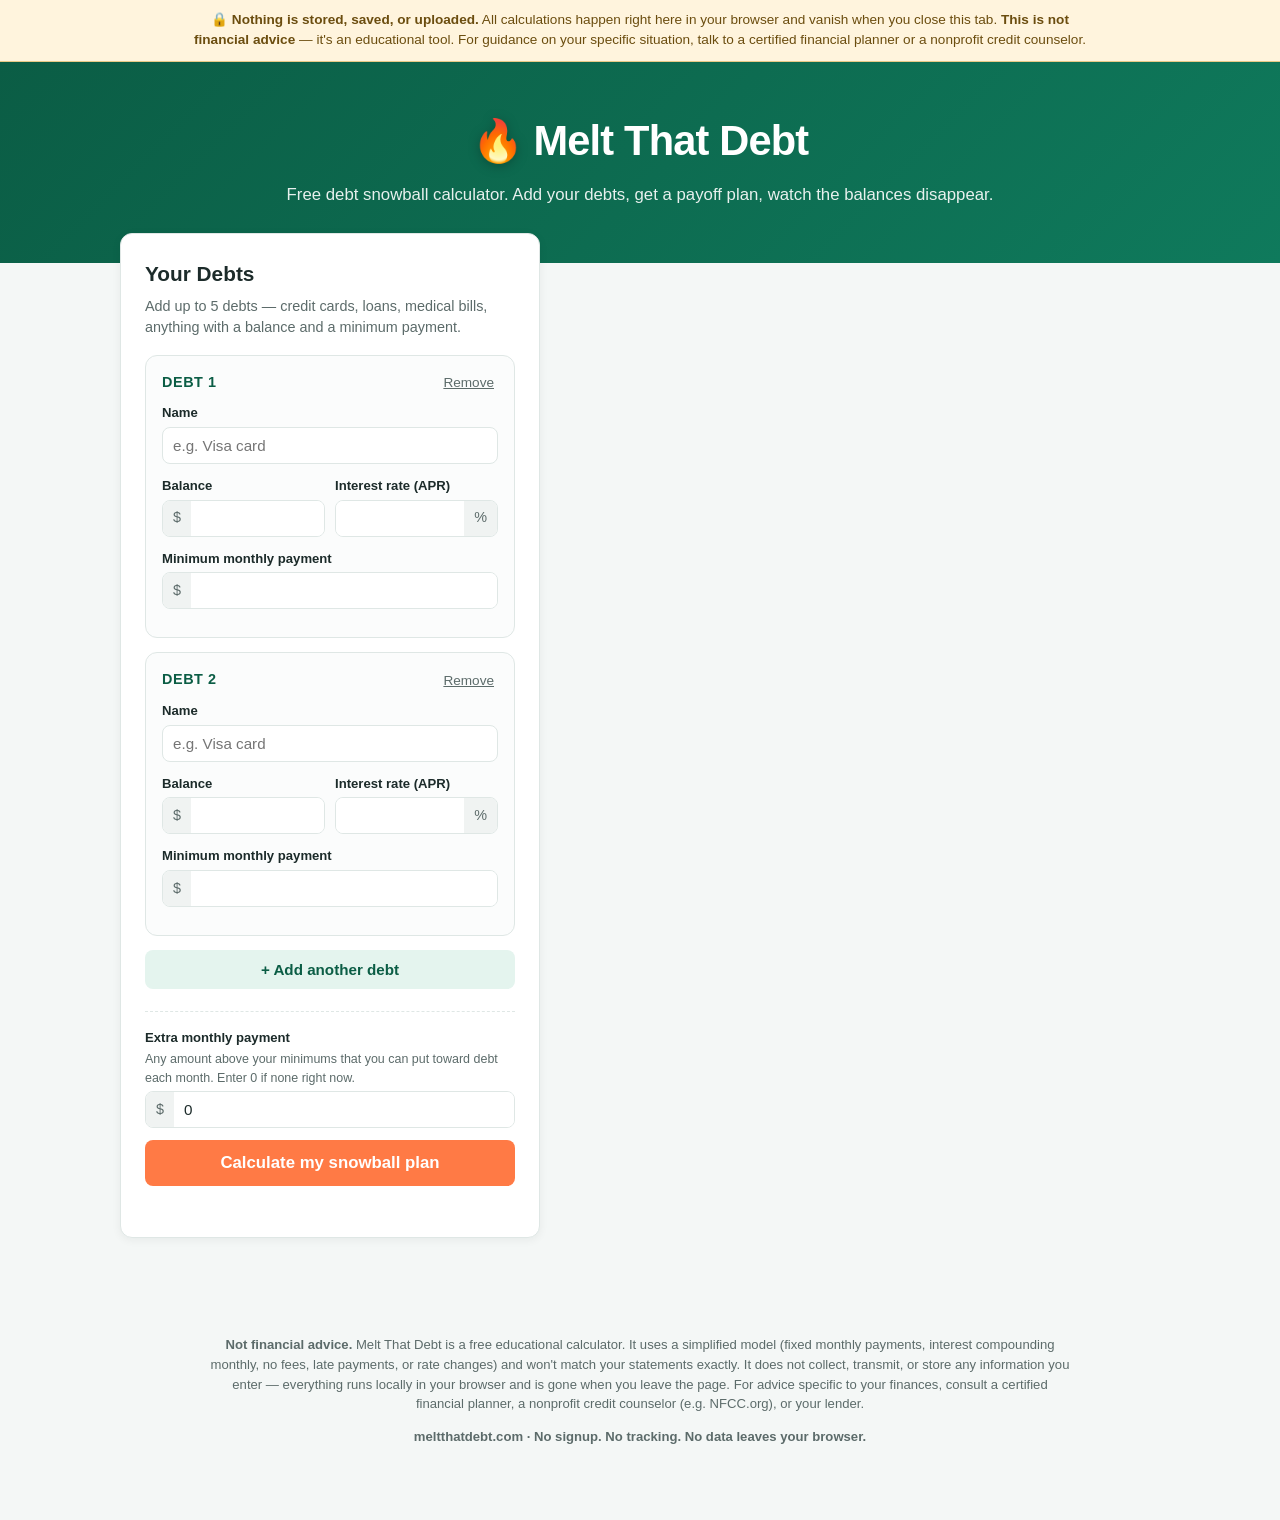
==== meltthatdebt/index.html @ a3068e7e "Add Melt That Debt: a static debt snowball calculator Users can add up to 5 debts (name, balance, AP" ====
<!DOCTYPE html>
<html lang="en">
<head>
<meta charset="UTF-8" />
<meta name="viewport" content="width=device-width, initial-scale=1.0" />
<title>Melt That Debt — Free Debt Snowball Calculator</title>
<meta name="description" content="A free, private debt snowball calculator. Add up to 5 debts and get a month-by-month payoff plan. Nothing you type is ever stored or sent anywhere." />
<link rel="icon" href="data:image/svg+xml,<svg xmlns=%22http://www.w3.org/2000/svg%22 viewBox=%220 0 100 100%22><text y=%22.9em%22 font-size=%2290%22>🔥</text></svg>" />
<link rel="stylesheet" href="styles.css" />
</head>
<body>

<div class="disclaimer-banner" role="note" aria-label="Privacy and advice disclaimer">
  <p>
    <strong>🔒 Nothing is stored, saved, or uploaded.</strong>
    All calculations happen right here in your browser and vanish when you close this tab.
    <strong>This is not financial advice</strong> — it's an educational tool. For guidance on your specific situation, talk to a certified financial planner or a nonprofit credit counselor.
  </p>
</div>

<header class="hero">
  <div class="hero-inner">
    <h1><span class="flame">🔥</span> Melt That Debt</h1>
    <p class="tagline">Free debt snowball calculator. Add your debts, get a payoff plan, watch the balances disappear.</p>
  </div>
</header>

<main class="layout">

  <section class="panel form-panel" aria-labelledby="form-heading">
    <h2 id="form-heading">Your Debts</h2>
    <p class="hint">Add up to 5 debts — credit cards, loans, medical bills, anything with a balance and a minimum payment.</p>

    <form id="debt-form" novalidate>
      <div id="debt-rows"></div>

      <button type="button" id="add-debt-btn" class="btn btn-secondary">+ Add another debt</button>

      <div class="field extra-payment-field">
        <label for="extra-payment">
          Extra monthly payment
          <span class="field-help">Any amount above your minimums that you can put toward debt each month. Enter 0 if none right now.</span>
        </label>
        <div class="input-prefix">
          <span>$</span>
          <input type="number" id="extra-payment" name="extra-payment" min="0" step="1" value="0" inputmode="decimal" />
        </div>
      </div>

      <button type="submit" id="calculate-btn" class="btn btn-primary">Calculate my snowball plan</button>
      <p id="form-error" class="form-error" role="alert" aria-live="polite"></p>
    </form>
  </section>

  <section class="panel results-panel" id="results-panel" aria-labelledby="results-heading" hidden>
    <h2 id="results-heading">Your Payoff Plan</h2>

    <div class="stat-cards" id="stat-cards"></div>

    <div class="results-block">
      <h3>Attack order (smallest balance first)</h3>
      <p class="hint">The debt snowball method: pay minimums on everything, then throw every spare dollar at your smallest balance. Once it's gone, roll its whole payment into the next one — your "snowball" grows as you go.</p>
      <ol id="payoff-order" class="payoff-order"></ol>
    </div>

    <div class="results-block">
      <h3>Total balance over time</h3>
      <canvas id="balance-chart" width="800" height="320" role="img" aria-label="Line chart of total remaining debt balance declining over time"></canvas>
      <div id="chart-legend" class="chart-legend"></div>
    </div>

    <div class="results-block">
      <h3>Full payoff schedule</h3>
      <p class="hint">One row per debt, showing exactly when it's crossed off the list.</p>
      <div class="table-wrap">
        <table id="schedule-table">
          <thead>
            <tr>
              <th>#</th>
              <th>Debt</th>
              <th>Starting balance</th>
              <th>Interest rate</th>
              <th>Debt-free in</th>
              <th>Debt-free date</th>
            </tr>
          </thead>
          <tbody></tbody>
        </table>
      </div>
    </div>

    <p id="warning-note" class="warning-note" hidden></p>
  </section>

</main>

<footer class="site-footer">
  <p>
    <strong>Not financial advice.</strong> Melt That Debt is a free educational calculator. It uses a simplified model (fixed monthly payments, interest compounding monthly, no fees, late payments, or rate changes) and won't match your statements exactly. It does not collect, transmit, or store any information you enter — everything runs locally in your browser and is gone when you leave the page. For advice specific to your finances, consult a certified financial planner, a nonprofit credit counselor (e.g. NFCC.org), or your lender.
  </p>
  <p class="footer-meta">meltthatdebt.com &middot; No signup. No tracking. No data leaves your browser.</p>
</footer>

<script src="script.js"></script>
</body>
</html>
---- meltthatdebt/styles.css ----
:root {
  --bg: #f4f7f6;
  --surface: #ffffff;
  --text: #1c2b2a;
  --text-muted: #5c6b6a;
  --border: #dfe7e5;
  --primary: #0f7a5c;
  --primary-dark: #0b5d45;
  --primary-light: #e4f4ee;
  --accent: #ff7a45;
  --danger: #c0392b;
  --warning-bg: #fff4dd;
  --warning-border: #e8c987;
  --warning-text: #6b4d0f;
  --radius: 12px;
  --shadow: 0 2px 10px rgba(15, 40, 35, 0.06);
  color-scheme: light;
}

* {
  box-sizing: border-box;
}

body {
  margin: 0;
  padding: 0;
  background: var(--bg);
  color: var(--text);
  font-family: -apple-system, BlinkMacSystemFont, "Segoe UI", Roboto, Helvetica, Arial, sans-serif;
  line-height: 1.5;
}

/* ---------- Disclaimer banner ---------- */
.disclaimer-banner {
  background: var(--warning-bg);
  border-bottom: 1px solid var(--warning-border);
  color: var(--warning-text);
  padding: 10px 20px;
  text-align: center;
  font-size: 0.85rem;
}

.disclaimer-banner p {
  margin: 0;
  max-width: 900px;
  margin: 0 auto;
}

/* ---------- Hero ---------- */
.hero {
  background: linear-gradient(135deg, var(--primary-dark), var(--primary));
  color: #fff;
  padding: 48px 20px 56px;
  text-align: center;
}

.hero-inner {
  max-width: 720px;
  margin: 0 auto;
}

.hero h1 {
  margin: 0 0 10px;
  font-size: clamp(1.8rem, 4vw, 2.6rem);
  font-weight: 800;
  letter-spacing: -0.02em;
}

.flame {
  filter: drop-shadow(0 2px 6px rgba(0, 0, 0, 0.25));
}

.tagline {
  margin: 0;
  font-size: 1.05rem;
  color: rgba(255, 255, 255, 0.9);
}

/* ---------- Layout ---------- */
.layout {
  max-width: 1080px;
  margin: -30px auto 0;
  padding: 0 20px 60px;
  display: grid;
  grid-template-columns: minmax(320px, 420px) 1fr;
  gap: 24px;
  align-items: start;
}

@media (max-width: 860px) {
  .layout {
    grid-template-columns: 1fr;
  }
}

.panel {
  background: var(--surface);
  border-radius: var(--radius);
  box-shadow: var(--shadow);
  border: 1px solid var(--border);
  padding: 24px;
}

.panel h2 {
  margin: 0 0 6px;
  font-size: 1.3rem;
}

.hint {
  color: var(--text-muted);
  font-size: 0.9rem;
  margin: 0 0 16px;
}

/* ---------- Debt rows / form ---------- */
.debt-row {
  border: 1px solid var(--border);
  border-radius: var(--radius);
  padding: 16px;
  margin-bottom: 14px;
  position: relative;
  background: #fbfcfc;
}

.debt-row-header {
  display: flex;
  justify-content: space-between;
  align-items: center;
  margin-bottom: 10px;
}

.debt-row-header span {
  font-weight: 700;
  color: var(--primary-dark);
  font-size: 0.9rem;
  text-transform: uppercase;
  letter-spacing: 0.04em;
}

.remove-debt-btn {
  background: none;
  border: none;
  color: var(--text-muted);
  cursor: pointer;
  font-size: 0.85rem;
  text-decoration: underline;
  padding: 2px 4px;
}

.remove-debt-btn:hover {
  color: var(--danger);
}

.field-grid {
  display: grid;
  grid-template-columns: 1fr 1fr;
  gap: 10px;
}

.field {
  margin-bottom: 12px;
}

.field label {
  display: block;
  font-size: 0.82rem;
  font-weight: 600;
  color: var(--text);
  margin-bottom: 4px;
}

.field-help {
  display: block;
  font-weight: 400;
  color: var(--text-muted);
  font-size: 0.78rem;
  margin-top: 2px;
}

input[type="text"],
input[type="number"] {
  width: 100%;
  padding: 9px 10px;
  border: 1px solid var(--border);
  border-radius: 8px;
  font-size: 0.95rem;
  background: #fff;
  color: var(--text);
}

input:focus {
  outline: 2px solid var(--primary);
  outline-offset: 1px;
}

.input-prefix,
.input-suffix {
  display: flex;
  align-items: center;
  border: 1px solid var(--border);
  border-radius: 8px;
  background: #fff;
  overflow: hidden;
}

.input-prefix span,
.input-suffix span {
  padding: 0 10px;
  color: var(--text-muted);
  font-size: 0.9rem;
  background: #f0f3f2;
  align-self: stretch;
  display: flex;
  align-items: center;
}

.input-prefix input,
.input-suffix input {
  border: none;
  border-radius: 0;
}

.input-prefix input:focus,
.input-suffix input:focus {
  outline: none;
}

.btn {
  display: inline-block;
  border: none;
  border-radius: 8px;
  padding: 11px 20px;
  font-size: 0.95rem;
  font-weight: 700;
  cursor: pointer;
  transition: transform 0.05s ease, background 0.15s ease;
}

.btn:active {
  transform: scale(0.98);
}

.btn-secondary {
  background: var(--primary-light);
  color: var(--primary-dark);
  width: 100%;
  margin-bottom: 18px;
}

.btn-secondary:hover {
  background: #d5eee3;
}

.btn-secondary:disabled {
  opacity: 0.5;
  cursor: not-allowed;
}

.btn-primary {
  background: var(--accent);
  color: #fff;
  width: 100%;
  font-size: 1.05rem;
  padding: 13px 20px;
}

.btn-primary:hover {
  background: #ef6a35;
}

.extra-payment-field {
  border-top: 1px dashed var(--border);
  padding-top: 16px;
  margin-top: 4px;
}

.form-error {
  color: var(--danger);
  font-size: 0.88rem;
  margin: 10px 0 0;
  min-height: 1.2em;
}

/* ---------- Results ---------- */
.results-panel[hidden] {
  display: none;
}

.stat-cards {
  display: grid;
  grid-template-columns: repeat(auto-fit, minmax(150px, 1fr));
  gap: 12px;
  margin-bottom: 28px;
}

.stat-card {
  background: var(--primary-light);
  border-radius: var(--radius);
  padding: 16px;
  text-align: center;
}

.stat-card .value {
  display: block;
  font-size: 1.5rem;
  font-weight: 800;
  color: var(--primary-dark);
  line-height: 1.2;
}

.stat-card .label {
  font-size: 0.78rem;
  color: var(--text-muted);
  text-transform: uppercase;
  letter-spacing: 0.03em;
}

.results-block {
  margin-bottom: 32px;
}

.results-block h3 {
  margin: 0 0 6px;
  font-size: 1.1rem;
}

.payoff-order {
  list-style: none;
  margin: 0;
  padding: 0;
  display: flex;
  flex-direction: column;
  gap: 10px;
}

.payoff-order li {
  display: flex;
  align-items: center;
  gap: 12px;
  border: 1px solid var(--border);
  border-radius: var(--radius);
  padding: 12px 14px;
  background: #fbfcfc;
}

.payoff-order .rank {
  flex: 0 0 auto;
  width: 30px;
  height: 30px;
  border-radius: 50%;
  background: var(--primary);
  color: #fff;
  font-weight: 700;
  display: flex;
  align-items: center;
  justify-content: center;
  font-size: 0.9rem;
}

.payoff-order .info {
  flex: 1;
}

.payoff-order .info .name {
  font-weight: 700;
}

.payoff-order .info .meta {
  color: var(--text-muted);
  font-size: 0.85rem;
}

.payoff-order .done-in {
  text-align: right;
  font-weight: 700;
  color: var(--primary-dark);
  font-size: 0.9rem;
  white-space: nowrap;
}

#balance-chart {
  width: 100%;
  height: auto;
  max-width: 100%;
  border: 1px solid var(--border);
  border-radius: var(--radius);
  background: #fff;
}

.chart-legend {
  display: flex;
  flex-wrap: wrap;
  gap: 12px;
  margin-top: 10px;
  font-size: 0.82rem;
  color: var(--text-muted);
}

.chart-legend .legend-item {
  display: flex;
  align-items: center;
  gap: 6px;
}

.chart-legend .swatch {
  width: 12px;
  height: 12px;
  border-radius: 3px;
  display: inline-block;
}

.table-wrap {
  overflow-x: auto;
  border: 1px solid var(--border);
  border-radius: var(--radius);
}

table {
  width: 100%;
  border-collapse: collapse;
  font-size: 0.88rem;
  min-width: 560px;
}

thead th {
  text-align: left;
  background: var(--primary-light);
  color: var(--primary-dark);
  padding: 10px 12px;
  font-size: 0.78rem;
  text-transform: uppercase;
  letter-spacing: 0.03em;
}

tbody td {
  padding: 10px 12px;
  border-top: 1px solid var(--border);
}

.warning-note {
  background: var(--warning-bg);
  border: 1px solid var(--warning-border);
  color: var(--warning-text);
  padding: 12px 14px;
  border-radius: var(--radius);
  font-size: 0.88rem;
}

.warning-note[hidden] {
  display: none;
}

/* ---------- Footer ---------- */
.site-footer {
  max-width: 900px;
  margin: 0 auto;
  padding: 24px 20px 60px;
  color: var(--text-muted);
  font-size: 0.82rem;
  text-align: center;
}

.footer-meta {
  margin-top: 8px;
  font-weight: 600;
}
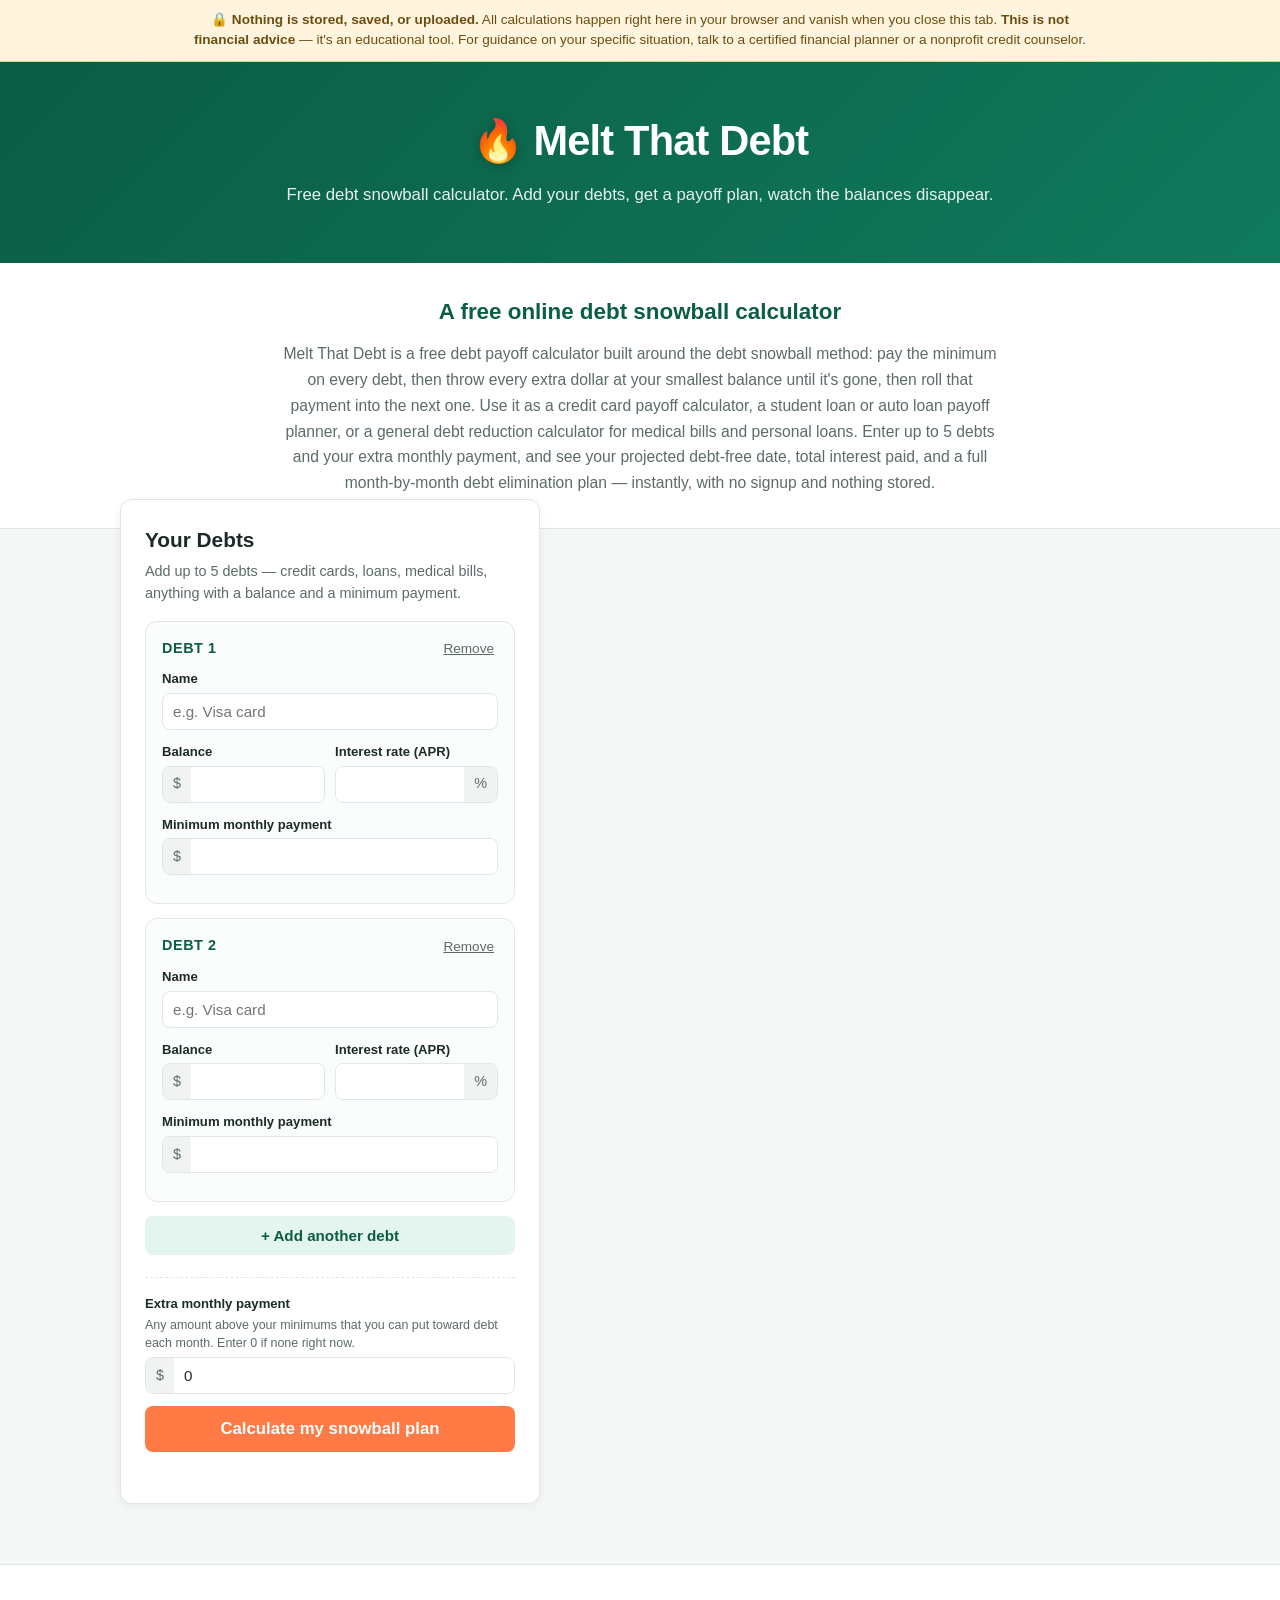
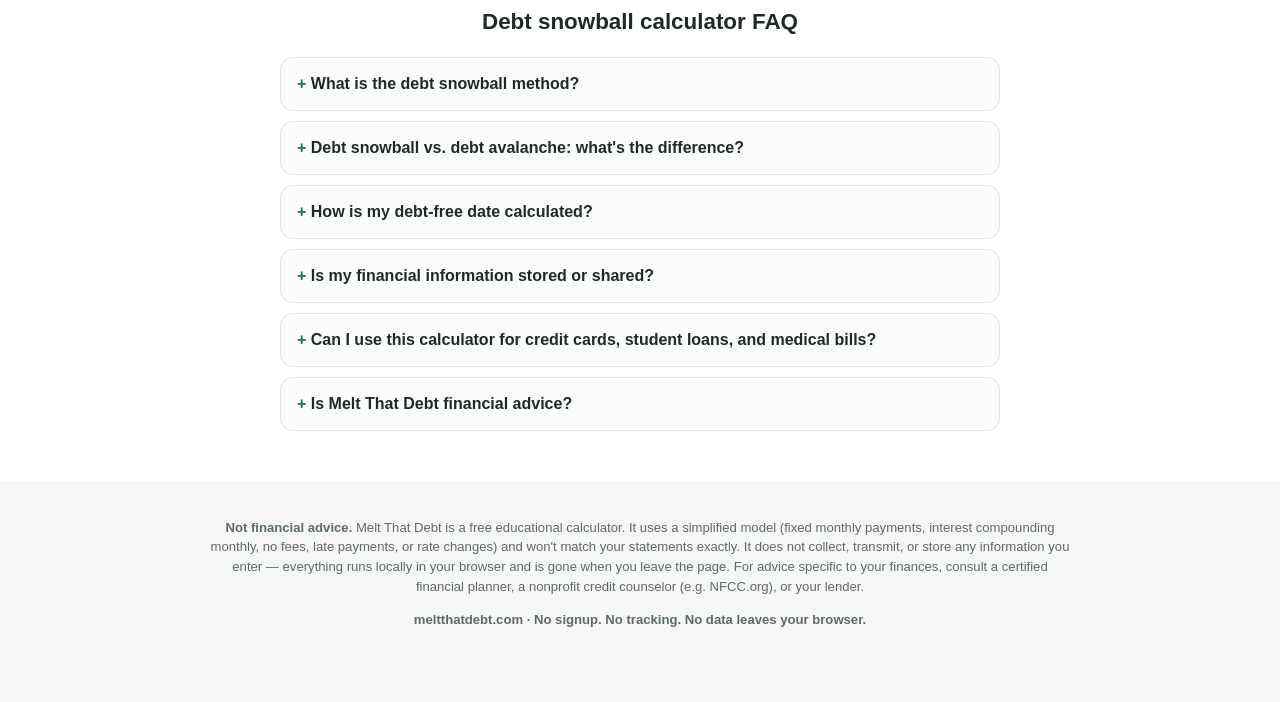
==== commit 2fb9519d: "Add full SEO setup to Melt That Debt Adds everything needed to submit meltthatdebt.com to Google: ke" ====
--- a/meltthatdebt/index.html
+++ b/meltthatdebt/index.html
@@ -4,9 +4,126 @@
 <meta charset="UTF-8" />
 <meta name="viewport" content="width=device-width, initial-scale=1.0" />
 <title>Melt That Debt — Free Debt Snowball Calculator</title>
-<meta name="description" content="A free, private debt snowball calculator. Add up to 5 debts and get a month-by-month payoff plan. Nothing you type is ever stored or sent anywhere." />
+
+<!-- Primary SEO meta -->
+<meta name="description" content="Free debt snowball calculator that shows exactly how to pay off credit cards, personal loans, and medical bills fastest. Add up to 5 debts, see your debt-free date, total interest paid, and a full month-by-month payoff plan. No signup, nothing stored." />
+<meta name="keywords" content="debt snowball calculator, debt payoff calculator, credit card debt calculator, pay off debt fast, debt free calculator, debt reduction calculator, debt elimination plan, debt snowball method, debt avalanche vs snowball, personal finance calculator, budgeting tool, loan payoff calculator, credit card payoff plan, financial freedom calculator, get out of debt, minimum payment calculator, debt free date calculator, how to pay off credit card debt, student loan payoff, medical debt payoff" />
+<meta name="author" content="Melt That Debt" />
+<meta name="robots" content="index, follow" />
+<meta name="theme-color" content="#0f7a5c" />
+<link rel="canonical" href="https://meltthatdebt.com/" />
+
+<!-- Open Graph / Facebook / LinkedIn / Slack unfurls -->
+<meta property="og:type" content="website" />
+<meta property="og:site_name" content="Melt That Debt" />
+<meta property="og:title" content="Melt That Debt — Free Debt Snowball Calculator" />
+<meta property="og:description" content="Add up to 5 debts and get a free, private debt snowball payoff plan: debt-free date, total interest paid, and a month-by-month schedule. Nothing is ever stored." />
+<meta property="og:url" content="https://meltthatdebt.com/" />
+<meta property="og:image" content="https://meltthatdebt.com/assets/og-image.png" />
+<meta property="og:image:width" content="1200" />
+<meta property="og:image:height" content="630" />
+<meta property="og:image:alt" content="Melt That Debt — free debt snowball calculator" />
+<meta property="og:locale" content="en_US" />
+
+<!-- Twitter / X Card -->
+<meta name="twitter:card" content="summary_large_image" />
+<meta name="twitter:title" content="Melt That Debt — Free Debt Snowball Calculator" />
+<meta name="twitter:description" content="Add up to 5 debts and get a free, private debt snowball payoff plan: debt-free date, total interest paid, and a month-by-month schedule." />
+<meta name="twitter:image" content="https://meltthatdebt.com/assets/og-image.png" />
+<meta name="twitter:image:alt" content="Melt That Debt — free debt snowball calculator" />
+
+<!-- Icons / PWA -->
+<link rel="manifest" href="/manifest.json" />
+<link rel="icon" type="image/png" sizes="32x32" href="/assets/icon-32.png" />
+<link rel="icon" type="image/png" sizes="192x192" href="/assets/icon-192.png" />
+<link rel="apple-touch-icon" sizes="180x180" href="/assets/icon-180.png" />
 <link rel="icon" href="data:image/svg+xml,<svg xmlns=%22http://www.w3.org/2000/svg%22 viewBox=%220 0 100 100%22><text y=%22.9em%22 font-size=%2290%22>🔥</text></svg>" />
+
 <link rel="stylesheet" href="styles.css" />
+
+<!-- Structured data: describes the tool itself -->
+<script type="application/ld+json">
+{
+  "@context": "https://schema.org",
+  "@type": "WebApplication",
+  "name": "Melt That Debt",
+  "url": "https://meltthatdebt.com/",
+  "description": "A free, private debt snowball calculator. Add up to 5 debts (credit cards, loans, medical bills) and get a month-by-month payoff plan showing your debt-free date and total interest paid.",
+  "applicationCategory": "FinanceApplication",
+  "operatingSystem": "Any (runs in any modern web browser)",
+  "offers": {
+    "@type": "Offer",
+    "price": "0",
+    "priceCurrency": "USD"
+  },
+  "featureList": [
+    "Debt snowball payoff calculator",
+    "Supports up to 5 debts",
+    "Debt-free date estimate",
+    "Total interest paid estimate",
+    "Month-by-month payoff schedule",
+    "No signup or data storage required"
+  ]
+}
+</script>
+
+<!-- Structured data: FAQ content matches the visible FAQ section below -->
+<script type="application/ld+json">
+{
+  "@context": "https://schema.org",
+  "@type": "FAQPage",
+  "mainEntity": [
+    {
+      "@type": "Question",
+      "name": "What is the debt snowball method?",
+      "acceptedAnswer": {
+        "@type": "Answer",
+        "text": "The debt snowball method is a debt payoff strategy where you list your debts from smallest balance to largest, pay the minimum on all of them, and put every extra dollar toward the smallest balance first. Once that debt is paid off, you roll its payment into the next-smallest debt, so your payment 'snowballs' and grows as each debt disappears."
+      }
+    },
+    {
+      "@type": "Question",
+      "name": "Debt snowball vs. debt avalanche: what's the difference?",
+      "acceptedAnswer": {
+        "@type": "Answer",
+        "text": "The debt snowball method targets your smallest balance first, which builds momentum and quick wins. The debt avalanche method targets your highest interest rate first, which usually saves more money in total interest. This calculator uses the snowball method because the fast early payoffs tend to keep people motivated enough to finish."
+      }
+    },
+    {
+      "@type": "Question",
+      "name": "How is my debt-free date calculated?",
+      "acceptedAnswer": {
+        "@type": "Answer",
+        "text": "The calculator simulates your debts month by month: interest accrues on each balance, minimum payments are made on every debt, and any extra monthly payment is applied to your current target debt. As each debt is paid off, its minimum payment rolls into the next one. The date is simply today's date plus the number of months that simulation takes to reach a zero balance on every debt."
+      }
+    },
+    {
+      "@type": "Question",
+      "name": "Is my financial information stored or shared?",
+      "acceptedAnswer": {
+        "@type": "Answer",
+        "text": "No. Melt That Debt runs entirely in your browser with no backend server, database, or analytics. Nothing you type is ever transmitted or saved anywhere, and it disappears as soon as you close or refresh the tab."
+      }
+    },
+    {
+      "@type": "Question",
+      "name": "Can I use this calculator for credit cards, student loans, and medical bills?",
+      "acceptedAnswer": {
+        "@type": "Answer",
+        "text": "Yes. You can add up to 5 debts of any kind, including credit cards, personal loans, auto loans, student loans, and medical bills, as long as you know the balance, interest rate, and minimum monthly payment."
+      }
+    },
+    {
+      "@type": "Question",
+      "name": "Is Melt That Debt financial advice?",
+      "acceptedAnswer": {
+        "@type": "Answer",
+        "text": "No. Melt That Debt is a free educational tool, not financial, legal, or tax advice. It uses a simplified model and may not match your real statements exactly. For advice specific to your situation, talk to a certified financial planner or a nonprofit credit counselor."
+      }
+    }
+  ]
+}
+</script>
 </head>
 <body>
 
@@ -24,6 +141,15 @@
     <p class="tagline">Free debt snowball calculator. Add your debts, get a payoff plan, watch the balances disappear.</p>
   </div>
 </header>
+
+<section class="intro">
+  <div class="intro-inner">
+    <h2>A free online debt snowball calculator</h2>
+    <p>
+      Melt That Debt is a free debt payoff calculator built around the debt snowball method: pay the minimum on every debt, then throw every extra dollar at your smallest balance until it's gone, then roll that payment into the next one. Use it as a credit card payoff calculator, a student loan or auto loan payoff planner, or a general debt reduction calculator for medical bills and personal loans. Enter up to 5 debts and your extra monthly payment, and see your projected debt-free date, total interest paid, and a full month-by-month debt elimination plan &mdash; instantly, with no signup and nothing stored.
+    </p>
+  </div>
+</section>
 
 <main class="layout">
 
@@ -94,6 +220,42 @@
 
 </main>
 
+<section class="faq" aria-labelledby="faq-heading">
+  <div class="faq-inner">
+    <h2 id="faq-heading">Debt snowball calculator FAQ</h2>
+
+    <details>
+      <summary>What is the debt snowball method?</summary>
+      <p>The debt snowball method is a debt payoff strategy where you list your debts from smallest balance to largest, pay the minimum on all of them, and put every extra dollar toward the smallest balance first. Once that debt is paid off, you roll its payment into the next-smallest debt, so your payment "snowballs" and grows as each debt disappears.</p>
+    </details>
+
+    <details>
+      <summary>Debt snowball vs. debt avalanche: what's the difference?</summary>
+      <p>The debt snowball method targets your smallest balance first, which builds momentum and quick wins. The debt avalanche method targets your highest interest rate first, which usually saves more money in total interest. This calculator uses the snowball method because the fast early payoffs tend to keep people motivated enough to finish.</p>
+    </details>
+
+    <details>
+      <summary>How is my debt-free date calculated?</summary>
+      <p>The calculator simulates your debts month by month: interest accrues on each balance, minimum payments are made on every debt, and any extra monthly payment is applied to your current target debt. As each debt is paid off, its minimum payment rolls into the next one. The date is simply today's date plus the number of months that simulation takes to reach a zero balance on every debt.</p>
+    </details>
+
+    <details>
+      <summary>Is my financial information stored or shared?</summary>
+      <p>No. Melt That Debt runs entirely in your browser with no backend server, database, or analytics. Nothing you type is ever transmitted or saved anywhere, and it disappears as soon as you close or refresh the tab.</p>
+    </details>
+
+    <details>
+      <summary>Can I use this calculator for credit cards, student loans, and medical bills?</summary>
+      <p>Yes. You can add up to 5 debts of any kind, including credit cards, personal loans, auto loans, student loans, and medical bills, as long as you know the balance, interest rate, and minimum monthly payment.</p>
+    </details>
+
+    <details>
+      <summary>Is Melt That Debt financial advice?</summary>
+      <p>No. Melt That Debt is a free educational tool, not financial, legal, or tax advice. It uses a simplified model and may not match your real statements exactly. For advice specific to your situation, talk to a certified financial planner or a nonprofit credit counselor.</p>
+    </details>
+  </div>
+</section>
+
 <footer class="site-footer">
   <p>
     <strong>Not financial advice.</strong> Melt That Debt is a free educational calculator. It uses a simplified model (fixed monthly payments, interest compounding monthly, no fees, late payments, or rate changes) and won't match your statements exactly. It does not collect, transmit, or store any information you enter — everything runs locally in your browser and is gone when you leave the page. For advice specific to your finances, consult a certified financial planner, a nonprofit credit counselor (e.g. NFCC.org), or your lender.
--- a/meltthatdebt/styles.css
+++ b/meltthatdebt/styles.css
@@ -76,6 +76,83 @@
   color: rgba(255, 255, 255, 0.9);
 }
 
+/* ---------- Intro / FAQ (SEO content) ---------- */
+.intro {
+  background: var(--surface);
+  border-bottom: 1px solid var(--border);
+}
+
+.intro-inner {
+  max-width: 760px;
+  margin: 0 auto;
+  padding: 32px 20px;
+  text-align: center;
+}
+
+.intro h2 {
+  margin: 0 0 12px;
+  font-size: 1.4rem;
+  color: var(--primary-dark);
+}
+
+.intro p {
+  margin: 0;
+  color: var(--text-muted);
+  font-size: 0.98rem;
+  line-height: 1.65;
+}
+
+.faq {
+  background: var(--surface);
+  border-top: 1px solid var(--border);
+}
+
+.faq-inner {
+  max-width: 760px;
+  margin: 0 auto;
+  padding: 40px 20px;
+}
+
+.faq h2 {
+  margin: 0 0 18px;
+  font-size: 1.4rem;
+  text-align: center;
+}
+
+.faq details {
+  border: 1px solid var(--border);
+  border-radius: var(--radius);
+  padding: 14px 16px;
+  margin-bottom: 10px;
+  background: #fbfcfc;
+}
+
+.faq summary {
+  font-weight: 700;
+  cursor: pointer;
+  list-style: none;
+}
+
+.faq summary::-webkit-details-marker {
+  display: none;
+}
+
+.faq summary::before {
+  content: "+ ";
+  color: var(--primary);
+}
+
+.faq details[open] summary::before {
+  content: "\2212 ";
+}
+
+.faq details p {
+  margin: 10px 0 0;
+  color: var(--text-muted);
+  font-size: 0.92rem;
+  line-height: 1.6;
+}
+
 /* ---------- Layout ---------- */
 .layout {
   max-width: 1080px;
